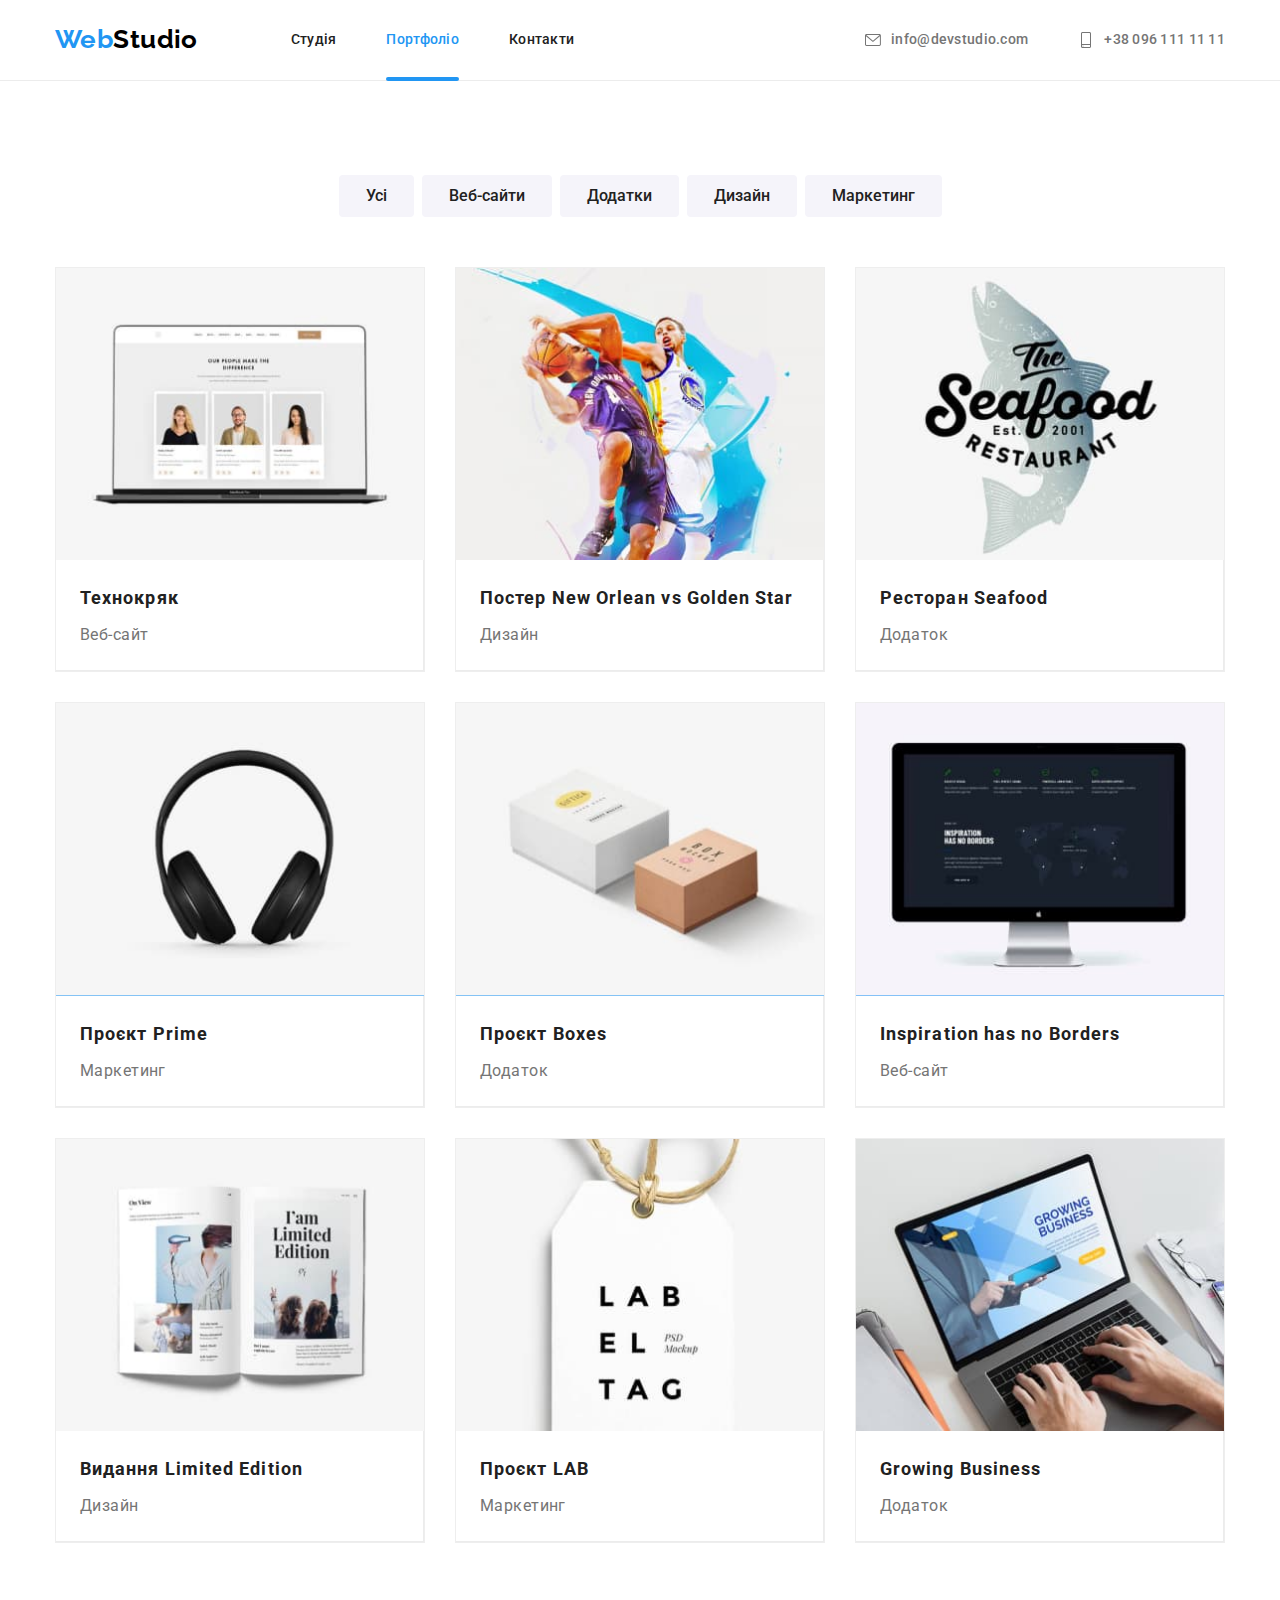
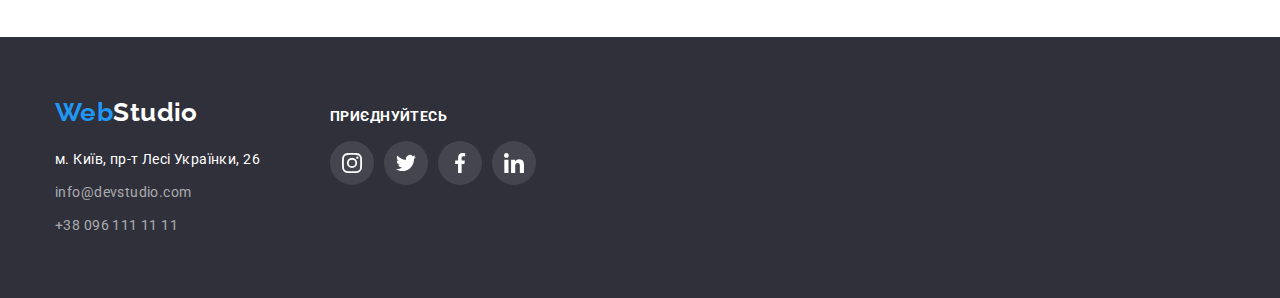
==== portfolio.html @ b3a3cea1 "first commit" ====
<!DOCTYPE html>
<html lang="uk">
	<head>
		<meta charset="UTF-8" />
		<meta http-equiv="X-UA-Compatible" content="IE=edge" />
		<meta name="viewport" content="width=device-width, initial-scale=1.0" />
		<link rel="preconnect" href="https://fonts.googleapis.com" />
		<link rel="preconnect" href="https://fonts.gstatic.com" crossorigin />
		<link
			href="https://fonts.googleapis.com/css2?family=Raleway:wght@700&family=Roboto:wght@400;500;700;900&display=swap"
			rel="stylesheet"
		/>
		<link
			rel="stylesheet"
			href="https://cdnjs.cloudflare.com/ajax/libs/modern-normalize/1.1.0/modern-normalize.min.css"
		/>
		<link rel="stylesheet" href="./css/styles.css" />
		<title>Homework 1 week GOIT</title>
	</head>

	<body>
		<!-- Header -->
		<header class="border-buttom">
			<div class="container flex-container">
				<a href="./index.html" class="logo"> <span class="logo-color">Web</span>Studio</a>
				<nav>
					<ul class="header-nav">
						<li class="item"><a href="index.html" class="nav-link active">Студія</a></li>
						<li class="item"><a href="./portfolio.html" class="nav-link active current">Портфоліо</a></li>
						<li class="item"><a href="" class="nav-link active">Контакти</a></li>
					</ul>
				</nav>
				<ul class="nav-contact">
					<li class="item"
						><a href="mailto:info@devstudio.com" class="contact header-contact active"
							><svg class="contact-icon">
								<use href="./images/symbol-defs.svg#envelope"></use>
							</svg>
							info@devstudio.com</a
						>
					</li>
					<li class="item"
						><a href="tel:+380961111111" class="contact header-contact active"
							><svg class="contact-icon">
								<use href="./images/symbol-defs.svg#smartphone"></use></svg>
								+38 096 111 11 11</a>
					</li>
				</ul>
			</div>
		</header>
		<!-- Main -->
		<main>
			<section class="portfolio">
				<div class="container project-container">
					<h1 class="hide">Портфоліо</h1>
					<ul class="filter list button-container">
						<li class="item"><button type="button" class="filter-btn">Усі</button></li>
						<li class="item"><button type="button" class="filter-btn">Веб-сайти</button></li>
						<li class="item"><button type="button" class="filter-btn">Додатки</button></li>
						<li class="item"><button type="button" class="filter-btn">Дизайн</button></li>
						<li class="item"><button type="button" class="filter-btn">Маркетинг</button></li>
					</ul>
					<ul class="project-list list">
						<li class="project-item">
							<a href="" class="project-link">
								<div class="project-wrap-details">
									<img src="./images/project/project1.jpg" alt="Веб сайт открыт на ноутбуке" width="370" />
									<p class="project-details">Ресурс пропонує комплексні пропозиції з різним рівнем функціоналу та сервісів. Все це дозволить відвідувачу отримати вичерпні відомості про компанію чи приватну особу.</p>
								</div>
								<div class="project-desc">
									<h2 class="project-subtitle">Технокряк</h2>
									<p class="project-text">Веб-сайт</p>
								</div>
							</a>
						</li>
						<li class="project-item">
							<a href="" class="project-link">
								<div class="project-wrap-details">
								<img
									src="./images/project/project2.jpg"
									alt="Постер на котором изображены 2 баскетболиста в борьбе за мяч"
									width="370"
									/>
								<p class="project-details">Ресурс пропонує комплексні пропозиції з різним рівнем функціоналу та сервісів. Все це дозволить відвідувачу отримати вичерпні відомості про компанію чи приватну особу.</p>
								</div>	
								<div class="project-desc">
									<h2 class="project-subtitle">Постер New Orlean vs Golden Star</h2>
									<p class="project-text">Дизайн</p>
								</div>
							</a>
						</li>
						<li class="project-item">
							<a href="#" class="project-link">
								<div class="project-wrap-details">
								<img src="./images/project/project3.jpg" alt="Изображение логотипа ресторана" width="370" />
								<p class="project-details">Ресурс пропонує комплексні пропозиції з різним рівнем функціоналу та сервісів. Все це дозволить відвідувачу отримати вичерпні відомості про компанію чи приватну особу.</p>
								</div>
								<div class="project-desc">
									<h2 class="project-subtitle">Ресторан Seafood</h2>
									<p class="project-text">Додаток</p>
								</div>
							</a>
						</li>
						<li class="project-item">
							<a href="#" class="project-link">
								<div class="project-wrap-details">
								<img src="./images/project/project4.jpg" alt="Изображение студийных наушников" width="370" />
								<p class="project-details">Ресурс пропонує комплексні пропозиції з різним рівнем функціоналу та сервісів. Все це дозволить відвідувачу отримати вичерпні відомості про компанію чи приватну особу.</p>
								</div>
								<div class="project-desc">
									<h2 class="project-subtitle">Проєкт Prime</h2>
									<p class="project-text">Маркетинг</p>
								</div>
							</a>
						</li>
						<li class="project-item">
							<a href="" class="project-link">
								<div class="project-wrap-details">
								<img src="./images/project/project5.jpg" alt="На фото две коробки " width="370" />
								<p class="project-details">Ресурс пропонує комплексні пропозиції з різним рівнем функціоналу та сервісів. Все це дозволить відвідувачу отримати вичерпні відомості про компанію чи приватну особу.</p>
								</div>
								<div class="project-desc">
									<h2 class="project-subtitle">Проєкт Boxes</h2>
									<p class="project-text">Додаток</p>
								</div>
							</a>
						</li>
						<li class="project-item">
							<a href="" class="project-link">
								<div class="project-wrap-details">
								<img src="./images/project/project6.jpg" alt="Веб сайт открыт на экране компьютера" width="370" />
								<p class="project-details">Ресурс пропонує комплексні пропозиції з різним рівнем функціоналу та сервісів. Все це дозволить відвідувачу отримати вичерпні відомості про компанію чи приватну особу.</p>
								</div>
								<div class="project-desc">
									<h2 lang="en" class="project-subtitle">Inspiration has no Borders</h2>
									<p class="project-text">Веб-сайт</p>
								</div>
							</a>
						</li>
						<li class="project-item">
							<a href="" class="project-link">
								<div class="project-wrap-details">
								<img src="./images/project/project7.jpg" alt="Разворот глянцевого журнала" width="370" />
								<p class="project-details">Ресурс пропонує комплексні пропозиції з різним рівнем функціоналу та сервісів. Все це дозволить відвідувачу отримати вичерпні відомості про компанію чи приватну особу.</p>
								</div>
								<div class="project-desc">
									<h2 class="project-subtitle">Видання <span lang="en">Limited Edition</span></h2>
									<p class="project-text">Дизайн</p>
								</div>
							</a>
						</li>
						<li class="project-item">
							<a href="" class="project-link">
								<div class="project-wrap-details">
								<img src="./images/project/project8.jpg" alt="Ярлык для одежды" width="370" />
								<p class="project-details">Ресурс пропонує комплексні пропозиції з різним рівнем функціоналу та сервісів. Все це дозволить відвідувачу отримати вичерпні відомості про компанію чи приватну особу.</p>
								</div>
								<div class="project-desc">
									<h2 class="project-subtitle">Проєкт LAB</h2>
									<p class="project-text">Маркетинг</p>
								</div>
							</a>
						</li>
						<li class="project-item">
							<a href="" class="project-link">
								<div class="project-wrap-details">
								<img src="./images/project/project9.jpg" alt="Человек работает на ноутбуке в приложении" width="370" />
								<p class="project-details">Ресурс пропонує комплексні пропозиції з різним рівнем функціоналу та сервісів. Все це дозволить відвідувачу отримати вичерпні відомості про компанію чи приватну особу.</p>
								</div>
								<div class="project-desc">
									<h2 lang="en" class="project-subtitle">Growing Business</h2>
									<p class="project-text">Додаток</p>
								</div>
							</a>
						</li>
					</ul>
				</div>
			</section>
		</main>
		<!-- Footer -->
		<footer class="footer">
			<div class="container footer-wraper">
				<div class="left-container">
					<a href="./index.html" class="logo-footer link"> <span class="logo-color">Web</span>Studio</a>
					<address class="adress">
						<ul class="footer-list list">
							<li>
								<a
									href="https://goo.gl/maps/7tUkKNUSGQTVKbK36"
									target="_blank"
									rel="noopener noreferrer nofollow"
									class="link-map link"
									>м. Київ, пр-т Лесі Українки, 26</a
								>
							</li>
							<li
								><a href="mailto:info@devstudio.com" class="contact footer-contact link active"
									>info@devstudio.com</a
								></li
							>
							<li><a href="tel:+380961111111" class="contact footer-contact link active">+38 096 111 11 11</a> </li>
						</ul>
					</address>
				</div>
				<div class="social-container">
					<b class="social-title">приєднуйтесь</b>
					<ul class="social-list">
						<li class="social-item footer-ico-bgc">
							<a href="" class="social-link">
								<svg class="social-icon">
									<use href="./images/symbol-defs.svg#instagram"></use>
								</svg>
							</a>
						</li>
						<li class="social-item footer-ico-bgc">
							<a href="" class="social-link">
								<svg class="social-icon">
									<use href="./images/symbol-defs.svg#twitter"></use>
								</svg>
							</a>
						</li>
						<li class="social-item footer-ico-bgc">
							<a href="" class="social-link">
								<svg class="social-icon">
									<use href="./images/symbol-defs.svg#facebook"></use>
								</svg>
							</a>
						</li>
						<li class="social-item footer-ico-bgc">
							<a href="" class="social-link">
								<svg class="social-icon">
									<use href="./images/symbol-defs.svg#linkedin"></use>
								</svg>
							</a>
						</li>
					</ul>
				</div>
			</div>
		</footer>
	</body>
</html>
---- css/styles.css ----
/* * {
	outline:1px solid black;
} */

:root {
	--primary-color: #757575;
	--secondary-color: #2196f3;
	--link-color: #212121;
	--title-color: #212121;
	--hero-text-color: #ffffff;
	--background-color-dark: #2f303a;
	--bgc-btn-color: #f5f4fa;
	--bgc-color: #fff;
	--second-logo-color: #000000;
	--footer-contact-color: rgba(255, 255, 255, 0.6);
	--border-color: #ececec;
	--base-icon-color: #AFB1B8;
}

body {
	margin: 0;

	background-color: var (--bgc-color);
	color: var(--primary-color);
	font-family: "Roboto", "Verdana", "Tahoma", sans-serif;
	font-size: 14px;
	letter-spacing: 0.03em;
}

h1,
h2,
h3,
h4,
h5,
h6,
p {
	margin: 0;
}

ul,
ol {
	list-style: none;
	padding: 0;
	margin: 0;
}

img {
	display: block;
	max-width: 100%;
	height: auto;
}

a {
	text-decoration: none;
}

.container {
	width: 1200px;
	padding-left: 15px;
	padding-right: 15px;
	margin: 0 auto;
}

section {
	padding-top: 94px;
	padding-bottom: 94px;
}

.hide {
	position: absolute;
	width: 1px;
	height: 1px;
	margin: -1px;
	border: 0;
	padding: 0;
	white-space: nowrap;
	clip-path: inset(100%);
	clip: rect(0 0 0 0);
	overflow: hidden;
}

.contact {
	color: var(--primary-color);
}

/* Header */
.flex-container {
	display: flex;
	align-items: center;
}

.border-buttom {
	border-bottom: 1px solid var(--border-color);
}

.logo {
	display: block;
	margin-right: 93px;
	font-family: "Raleway", "Metrisch", sans-serif;
	font-weight: 700;
	font-size: 26px;
	line-height: 1.2;
	color: var(--second-logo-color);
}

.logo-color {
	color: var(--secondary-color);
}

.header-nav {
	display: flex;
}

.header-nav .item:not(:last-child) {
	margin-right: 50px;
}

.nav-link {
	display: block;
	padding-top: 32px;
	padding-bottom: 32px;
	font-weight: 500;
	line-height: 1.1;
	letter-spacing: 0.02em;
	color: var(--link-color);
}

.current {
	position: relative;
	color: var(--secondary-color);

}
.current::after {
	position: absolute;
	bottom:-1px;
	left: 0;
	content:"";
	width: 100%;
	height: 4px;
	background-color: var(--secondary-color);
	border-radius: 2px;

}

.nav-contact {
	display: flex;
	margin-left: auto;
}

.header-contact {
	padding-top: 32px;
	padding-bottom: 32px;
	font-weight: 500;
	line-height: 1.1;
	letter-spacing: 0.02em;
}

.nav-contact .item+.item {
	margin-left: 50px;
}
 .active {
	transition-property: color;
	transition-duration: 250ms;
	transition-timing-function: cubic-bezier(0.4, 0, 0.2, 1);
 }
.active:hover,
.active:focus {
	color: var(--secondary-color);
}

.header-contact {
	display: flex;
	align-items: center;
}

.contact-icon {
	fill: var(--primary-color);
	margin-right: 10px;
	width: 16px;
	height: 16px;
}

.active:hover>.contact-icon,
.active:focus>.contact-icon {
	fill: var(--secondary-color);

}

/* Hero */
.hero {
	color: var(--hero-text-color);
	background-color: var(--background-color-dark);
	padding-top: 200px;
	padding-bottom: 200px;
	text-align: center;
	background-image: linear-gradient(to right, rgba(47, 48, 58, 0.4), rgba(47, 48, 58, 0.4)), url(../images/hero_img.jpg);
	background-repeat: no-repeat;
	background-position: center;
	background-size: 1600px;
	max-width: 1600px;
	margin-left: auto;
	margin-right: auto;
}

.hero-title {
	margin: 0 auto;
	margin-bottom: 30px;
	max-width: 696px;

	font-weight: 900;
	font-size: 44px;
	line-height: 1.36;
	letter-spacing: 0.06em;
	text-transform: uppercase;
}

.hero-btn {
	padding: 10px 32px;
	min-width: 216px;
	height: 50px;
	border: none;
	border-radius: 4px;

	color: var(--hero-text-color);
	background-color: var(--secondary-color);
	font-weight: 700;
	font-size: 16px;
	line-height: 1.8;
	letter-spacing: 0.06em;

	transition-property: color, background-color;
	transition-duration: 250ms;
	transition-timing-function: cubic-bezier(0.4, 0, 0.2, 1);
}

.hero-btn:hover,
.hero-btn:focus {
	color: var(--secondary-color);
	background-color: var(--hero-text-color);
	cursor: pointer;
}

/* Benefit */
.benefit {
	line-height: 1.7;
}

.benefit-list {
	display: flex;
	align-content: center;
	justify-content: space-between;
	/* gap: 30px; */
}

.benefit-list .item {
	width: 270px;

}

.benefit-bgc {
	display: flex;
	justify-content: center;
	align-items: center;
	width: 270px;
	height: 120px;
	margin-bottom: 30px;
	background-color: var(--bgc-btn-color);
	border-radius: 4px;
}

.benefit-bgc-icon {
	height: 70px;
	width: 70px;
}

.benefit-title {
	margin-bottom: 10px;
	font-weight: 700;
	font-size: 14px;
	line-height: 1.14;
	text-transform: uppercase;
	color: var(--title-color);
}

/* About */
/* title for section about and team */
.about {
	padding-top: 0px;
	text-align: center;
}

.about .list {
	display: flex;
	justify-content: center;
	gap: 30px;
}

.title {
	margin-top: 0;
	margin-bottom: 50px;
	color: var(--title-color);
	font-weight: 700;
	font-size: 36px;
	line-height: 1.17;
	text-align: center;
}
/* .image {
	position:relative;
} */
.about-item {
	position: relative;
	text-align: center;
}
.about-item::before {
	content:" ";
	position: absolute;
	bottom: 0;
	right: 0;
	width: 100%;
	height: 70px;
	background-color: rgba(47, 48, 58, 0.8);red;
}
.about-desc {
	display: flex;
    justify-content: center;
    align-items: center;
	width: 100%;
    height: 70px;
    position: absolute;
    z-index: 3;
    bottom: 0;

	color: var(--hero-text-color);
	font-weight: 700;
	text-transform: uppercase;
    
	
	
	
}

/* Team */
.team {
	margin: 0 auto;
	padding-top: 94px;
	padding-bottom: 94px;
	font-size: 16px;
	line-height: 1.19;
	background-color: var(--bgc-btn-color);
	/* background-color: tomato; */
	text-align: center;
}

.team .list {
	display: flex;
	justify-content: space-between;
}

.team-dsc {
	background-color: var(--hero-text-color);
	width: 270px;
	box-shadow: 0px 1px 3px rgba(0, 0, 0, 0.12), 0px 1px 1px rgba(0, 0, 0, 0.14), 0px 2px 1px rgba(0, 0, 0, 0.2);
	border-radius: 0px 0px 4px 4px;
}


.list-title {
	margin-top: 30px;
	margin-bottom: 10px;
	color: var(--title-color);
	font-weight: 500;
	font-size: 16px;
	line-height: 1.19;
}

.social-list {
	display: flex;
	justify-content: center;
	margin-top: 16px;
	gap: 10px;
	margin-bottom:30px;

}

.social-item {
	display: flex;
	height: 44px;
	width: 44px;

}

.social-link {
	display: flex;
	width: 100%;
	height: 100%;
	justify-content: center;
	align-items: center;
	border-radius: 50%;
	transition-property: background-color;
	transition-duration: 250ms;
	transition-timing-function: cubic-bezier(0.4, 0, 0.2, 1);
}

.social-icon {
	fill: var(--base-icon-color);
	height: 20px;
	width: 20px;
	transition-property: fill;
	transition-duration: 250ms;
	transition-timing-function: cubic-bezier(0.4, 0, 0.2, 1);
}

.social-link:hover,
.social-link:focus {
	background-color: var(--secondary-color);

}

.social-link:hover .social-icon,
.social-link:focus .social-icon {
	fill: var(--bgc-color);
}


/* Clients */
.clients-list {
	display: flex;
	gap: 30px;
}

.clients-item {
	display: flex;
	width: 170px;
	height: 92px;

}

.client-link {
	display: flex;
	width: 100%;
	height: 100%;
	justify-content: center;
	align-items: center;
	fill: var(--base-icon-color);
	border: 1px solid var(--base-icon-color);
	border-radius: 4px;
	fill: var(--base-icon-color);
	transition-property: border-color, fill;
	transition-duration: 250ms;
	transition-timing-function: cubic-bezier(0.4, 0, 0.2, 1);
	
}

.client-link:hover,
.client-link:focus {
	border-color: var(--secondary-color);
	fill: var(--secondary-color);
}


/* Footer */
.footer {
	display: flex;
	justify-content: center;
	align-items: center;
	padding: 60px 0 60px 0;
	background-color: var(--background-color-dark);
}

.footer-wraper {
	display: flex;
	align-items: baseline;
}

.social-container {
	/* display: inline-block; */
	margin-left: 70px;
}

/* Footer logo and adress  */
.adress {
	font-style: normal;
}

.logo-footer {
	display: inline-block;
	margin-bottom: 20px;

	font-family: "Raleway";
	font-weight: 700;
	font-size: 26px;
	line-height: 1.2;
	color: var(--hero-text-color);
}

.footer-list a {
	display: block;
}

.link-map {
	line-height: 1.71;
	color: var(--hero-text-color);
}

.footer-list .footer-contact {
	margin-top: 9px;
}

.footer-contact {
	line-height: 1.71;
	color: var(--footer-contact-color);
	transition-property: color;
	transition-duration: 250ms;
	transition-timing-function: cubic-bezier(0.4, 0, 0.2, 1);
	
}

/* Footer-socials */
.social-title {
	font-style: normal;
	font-weight: 700;
	line-height: 1.14;
	margin-bottom: 20px;
	color: var(--hero-text-color);
	text-transform: uppercase;
}

.footer-ico-bgc {
	background-color: rgba(255, 255, 255, 0.1);
	border-radius: 50%;
	

}

.footer-ico-bgc .social-icon {
	fill: var(--hero-text-color);
	
}

/* Portfolio */
.filter {
	display: flex;
	justify-content: center;
	margin-bottom: 50px;
	gap: 8px;
}

.filter-btn {
	padding: 6px 25px;
	border-color: transparent;
	border-radius: 4px;

	color: var(--link-color);
	font-family: "Roboto", "Verdana", "Tahoma", sans-serif;
	font-weight: 500;
	font-size: 16px;
	line-height: 1.62;
	background-color: var(--bgc-btn-color);
	transition-property: color, background-color;
	transition-duration: 250ms;
	transition-timing-function: cubic-bezier(0.4, 0, 0.2, 1);
}

.filter-btn:hover,
.filter-btn:focus {
	background-color: var(--secondary-color);
	color: var(--bgc-btn-color);
	cursor: pointer;
	box-shadow:
		0px 3px 1px rgba(0, 0, 0, 0.1),
		0px 1px 2px rgba(0, 0, 0, 0.08),
		0px 2px 2px rgba(0, 0, 0, 0.12);
}

.project-list {
	display: flex;
	flex-wrap: wrap;
	column-gap: 30px;
	row-gap: 30px;
}
.project-item {
	display: flex;
	border: 1px solid #eeeeee;
	width: 370px;
}

.project-link {
	width: 100%;
	height: 100%;
	transition-property: box-shadow;
	transition-duration: 250ms;
	transition-timing-function: cubic-bezier(0.4, 0, 0.2, 1);
	/* overflow: hidden; */
}
.project-wrap-details{
	position: relative;
	top:0;
	left: 0;
	overflow: hidden;
	

}
.project-details {
	position: absolute;
	top:0;
	left:0;
	height: 100%;
	padding: 63px 24px;
	background-color: rgba(33, 150, 243, 0.9);
	color: var(--hero-text-color);
	font-size: 18px;
	line-height: 1.55;
	transform: translateY(100%);
	transition-property: transform;
	transition-duration: 250ms;
	transition-timing-function: cubic-bezier(0.4, 0, 0.2, 1);
}

.project-link:hover .project-details,
.project-link:focus .project-details {
	transform: translateY(0);
}
/* .project-wrap-details:hover .project-details,
.project-wrap-details:focus .project-details {
	transform: translateY(0);
} */
/* .overlay {
	position: absolute;
	top:0;
	left:0;
	width: 100%;
	height: 100%;
	background-color: var(--secondary-color);
	transform: translatex(-100%);
  	transition: transform 250ms ease;
} */



.project-desc {
	padding: 20px 24px;
	border-bottom: 1px solid var(--border-color);
	border-right: 1px solid var(--border-color);
}

.project-subtitle {
	margin-bottom: 4px;
	font-weight: 700;
	font-size: 18px;
	line-height: 2;
	letter-spacing: 0.06em;
	color: var(--title-color);
}

.project-text {
	color: var(--primary-color);
	font-size: 16px;
	line-height: 1.87;
}

.project-link:hover,
.project-link:focus {
	box-shadow: 0px 1px 1px rgba(0, 0, 0, 0.12),
		0px 4px 4px rgba(0, 0, 0, 0.06),
		1px 4px 6px rgba(0, 0, 0, 0.16);
	

}

/* Modal windows */
.backdrop {
	position: fixed;
	top: 0;
	left: 0;
	width:100%;
	height: 100vh;
	background-color: rgba(0, 0, 0, 0.2);
	opacity: 1;
	/* transition: opacity 1250ms cubic-bezier(0.4, 0, 0.2, 1) visibility 0s; */
	transition: opacity 1s, visibility 0s;
}
.modal {
	position:absolute;
	top: 50%;
	left: 50%;
	width: 528px;
	height: 581px;
	padding: 40px;
	background-color: var(--hero-text-color);
	border-radius: 4px;
	transform: translate(-50%, -50%) scale(1);
	transition: transform 1250ms cubic-bezier(0.4, 0, 0.2, 1);
}

.backdrop.is-hidden {
	opacity: 0;
	visibility: hidden;
	pointer-events: none;
	transition: opacity 1s, visibility 0s 1s;
	
	
}
.backdrop.is-hidden .modal {
	transform: translate(-50%, -50%) scale(0.8);
	

}
.close-btn {
	display: flex;
	justify-content: center;
	align-items: center;
	border: 1px solid rgba(0, 0, 0, 0.1);
	border-radius: 50%;
	position: absolute;
	top:8px;
	right: 8px;
	width: 30px;
	height: 30px;
	background-color: var(--hero-text-color);
	cursor: pointer;

}
.close-btn:hover,
.close-btn:focus {
	background-color: var(--secondary-color);
}
.close-btn-img {
	width: 11px;
	height: 11px;
	fill: var(--second-logo-color);
	
}

.close-btn:hover .close-btn-img,
.close-btn:focus .close-btn-img {
	fill: var(--hero-text-color);
}
.no-scrol {
	overflow: hidden;
}
/* Modal form filds */
.modal-form {
	display: flex;
	flex-direction: column;
	justify-content: center ;
}
.contaner-form-filld {
	display: flex;
	flex-direction: column;
	justify-content: center;
}
.modal-titel {
	display: block;
	text-align: center;
	margin-bottom:12px;
	color: var(--title-color);
	font-size: 20px;
	font-weight: 700;
	line-height: 1.15;
	letter-spacing: 0.03em;
}
.form-fild {
	display: flex;
	flex-direction: column;
	margin-bottom:10px;

}



.fild-title {
	margin-bottom: 4px;
	font-size: 12px;
	line-height: 1.17;
	letter-spacing: 0.01em;
}

.fild-input {
	border: 0;
	height: 40px;
	padding-left: 42px;
	border: 1px solid rgba(33, 33, 33, 0.2);
	border-radius: 4px;
	outline: none;
}
.fild-input:focus {
	border-color:var(--secondary-color);
}

.form-fild textarea {
	height: 120px;
	resize: none;
	padding: 16px 12px;
}
.policy-fild {
	margin-top:20px;
	margin-bottom:30px;
	text-align: center;

}

.policy-link {
	text-decoration:underline;
	color:var(--secondary-color);
}
.modal-form .btn {
	margin: 0 auto;
	min-width: 200px;
	min-height: 50px;
	text-align: center;
	color: var(--hero-text-color);
	background-color: var(--secondary-color);
	cursor: pointer;
	border:none;
	border-radius: 4px;

}
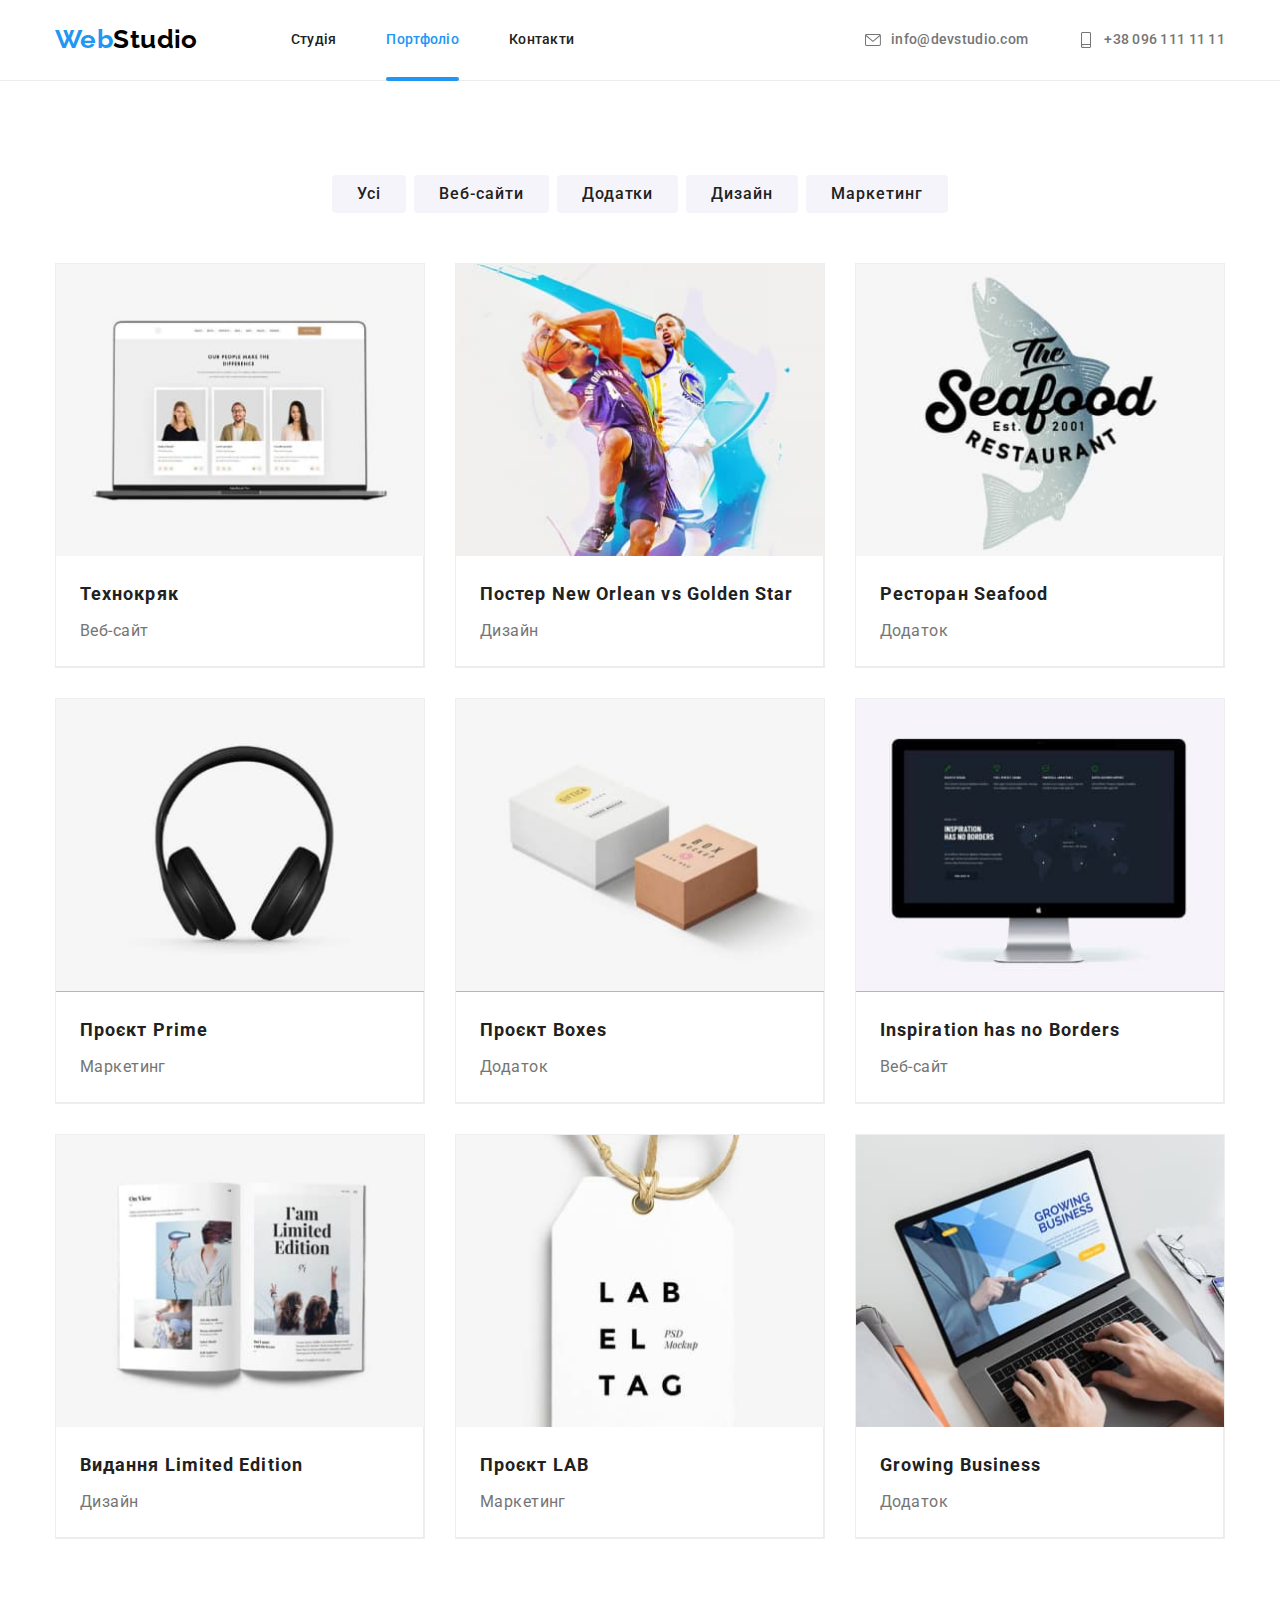
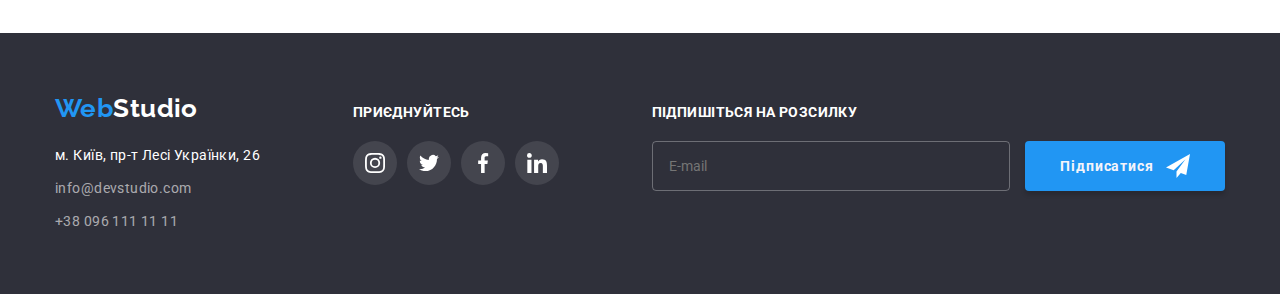
==== commit 818a5aac: "hw 6" ====
--- a/portfolio.html
+++ b/portfolio.html
@@ -235,6 +235,15 @@
 						</li>
 					</ul>
 				</div>
+				<div class="right-container">
+					<b class="social-title">Підпишіться на розсилку</b>
+					<form action="" name="subscribe-form">
+						<input type="mail" class="subscribe-input" placeholder="E-mail">
+						<button type="submit" class="subscribe-btn">Підписатися <svg class="send-ico">
+							<use href="./images/symbol-defs.svg#send"></use>
+						</svg></button>
+					</form>
+				</div>
 			</div>
 		</footer>
 	</body>
--- a/css/styles.css
+++ b/css/styles.css
@@ -52,6 +52,15 @@
 
 a {
 	text-decoration: none;
+}
+button {
+	background-color: var(--secondary-color);
+	color: var(--bgc-btn-color);
+	border: none;
+	border-radius: 4px;
+	cursor: pointer;
+	font-weight: 700;
+	letter-spacing: 0.06em;
 }
 
 .container {
@@ -218,16 +227,8 @@
 	padding: 10px 32px;
 	min-width: 216px;
 	height: 50px;
-	border: none;
-	border-radius: 4px;
-
-	color: var(--hero-text-color);
-	background-color: var(--secondary-color);
-	font-weight: 700;
 	font-size: 16px;
 	line-height: 1.8;
-	letter-spacing: 0.06em;
-
 	transition-property: color, background-color;
 	transition-duration: 250ms;
 	transition-timing-function: cubic-bezier(0.4, 0, 0.2, 1);
@@ -237,7 +238,7 @@
 .hero-btn:focus {
 	color: var(--secondary-color);
 	background-color: var(--hero-text-color);
-	cursor: pointer;
+	
 }
 
 /* Benefit */
@@ -362,7 +363,9 @@
 	box-shadow: 0px 1px 3px rgba(0, 0, 0, 0.12), 0px 1px 1px rgba(0, 0, 0, 0.14), 0px 2px 1px rgba(0, 0, 0, 0.2);
 	border-radius: 0px 0px 4px 4px;
 }
-
+.team-dsc p {
+	margin-bottom: 16px;
+}
 
 .list-title {
 	margin-top: 30px;
@@ -376,7 +379,6 @@
 .social-list {
 	display: flex;
 	justify-content: center;
-	margin-top: 16px;
 	gap: 10px;
 	margin-bottom:30px;
 
@@ -460,22 +462,23 @@
 
 /* Footer */
 .footer {
-	display: flex;
+	/* display: flex;
 	justify-content: center;
-	align-items: center;
+	align-items: center; */
 	padding: 60px 0 60px 0;
 	background-color: var(--background-color-dark);
 }
 
 .footer-wraper {
 	display: flex;
+	justify-content: space-between;
 	align-items: baseline;
 }
 
-.social-container {
-	/* display: inline-block; */
+/* .social-container {
+	display: inline-block;
 	margin-left: 70px;
-}
+} */
 
 /* Footer logo and adress  */
 .adress {
@@ -516,7 +519,11 @@
 }
 
 /* Footer-socials */
+.footer-wraper .socila-container .social-list {
+	margin-top: 0;
+}
 .social-title {
+	display: block;
 	font-style: normal;
 	font-weight: 700;
 	line-height: 1.14;
@@ -528,16 +535,53 @@
 .footer-ico-bgc {
 	background-color: rgba(255, 255, 255, 0.1);
 	border-radius: 50%;
-	
-
 }
 
 .footer-ico-bgc .social-icon {
 	fill: var(--hero-text-color);
-	
-}
+}
+/* Subscribe  */
+.right-container {
+	display: block;
+	/* margin-left: 93px; */
+	
+}
+.titel-subscribe {
+	margin-bottom: 20px;
+}
+
+.subscribe-input {
+	width: 358px;
+	height: 50px;
+	color: var(--hero-text-color);
+	background-color: transparent;
+	border: 1px solid rgba(255, 255, 255, 0.3);
+	border-radius: 4px;
+	padding-left: 16px;
+	outline: none;
+	box-shadow:(0px 4px 4px rgba(0, 0, 0, 0.15));
+}
+
+.subscribe-btn {
+	display: inline-flex;
+	justify-content:center;
+	align-items: center;
+	min-height: 50px;
+	min-width: 200px;
+	margin-left:12px;
+	box-shadow: 0px 4px 4px rgba(0, 0, 0, 0.15);
+}
+.send-ico {
+	width: 24px;
+	height: 24px;
+	fill: var(--hero-text-color);
+	margin-left:12px;
+}
+
 
 /* Portfolio */
+
+
 .filter {
 	display: flex;
 	justify-content: center;
@@ -547,11 +591,7 @@
 
 .filter-btn {
 	padding: 6px 25px;
-	border-color: transparent;
-	border-radius: 4px;
-
 	color: var(--link-color);
-	font-family: "Roboto", "Verdana", "Tahoma", sans-serif;
 	font-weight: 500;
 	font-size: 16px;
 	line-height: 1.62;
@@ -565,7 +605,6 @@
 .filter-btn:focus {
 	background-color: var(--secondary-color);
 	color: var(--bgc-btn-color);
-	cursor: pointer;
 	box-shadow:
 		0px 3px 1px rgba(0, 0, 0, 0.1),
 		0px 1px 2px rgba(0, 0, 0, 0.08),
@@ -590,7 +629,7 @@
 	transition-property: box-shadow;
 	transition-duration: 250ms;
 	transition-timing-function: cubic-bezier(0.4, 0, 0.2, 1);
-	/* overflow: hidden; */
+	
 }
 .project-wrap-details{
 	position: relative;
@@ -676,8 +715,7 @@
 	height: 100vh;
 	background-color: rgba(0, 0, 0, 0.2);
 	opacity: 1;
-	/* transition: opacity 1250ms cubic-bezier(0.4, 0, 0.2, 1) visibility 0s; */
-	transition: opacity 1s, visibility 0s;
+	transition: opacity 500ms, visibility 0s;
 }
 .modal {
 	position:absolute;
@@ -688,17 +726,16 @@
 	padding: 40px;
 	background-color: var(--hero-text-color);
 	border-radius: 4px;
+	box-shadow: 0px 1px 3px rgba(0, 0, 0, 0.12), 0px 1px 1px rgba(0, 0, 0, 0.14), 0px 2px 1px rgba(0, 0, 0, 0.2);
 	transform: translate(-50%, -50%) scale(1);
-	transition: transform 1250ms cubic-bezier(0.4, 0, 0.2, 1);
+	transition: transform 500ms cubic-bezier(0.4, 0, 0.2, 1);
 }
 
 .backdrop.is-hidden {
 	opacity: 0;
 	visibility: hidden;
 	pointer-events: none;
-	transition: opacity 1s, visibility 0s 1s;
-	
-	
+	transition: opacity 500ms, visibility 0s 500ms;	
 }
 .backdrop.is-hidden .modal {
 	transform: translate(-50%, -50%) scale(0.8);
@@ -717,37 +754,33 @@
 	width: 30px;
 	height: 30px;
 	background-color: var(--hero-text-color);
-	cursor: pointer;
-
-}
-.close-btn:hover,
-.close-btn:focus {
-	background-color: var(--secondary-color);
+	
 }
 .close-btn-img {
 	width: 11px;
 	height: 11px;
-	fill: var(--second-logo-color);
-	
-}
-
+	
+}
 .close-btn:hover .close-btn-img,
 .close-btn:focus .close-btn-img {
-	fill: var(--hero-text-color);
+	fill: var(--secondary-color);
 }
 .no-scrol {
 	overflow: hidden;
 }
+
+
 /* Modal form filds */
 .modal-form {
 	display: flex;
 	flex-direction: column;
-	justify-content: center ;
-}
-.contaner-form-filld {
+	justify-content: center;
+
+}
+.contaner-form-field {
 	display: flex;
 	flex-direction: column;
-	justify-content: center;
+	margin-bottom:20px;
 }
 .modal-titel {
 	display: block;
@@ -759,23 +792,23 @@
 	line-height: 1.15;
 	letter-spacing: 0.03em;
 }
-.form-fild {
+
+/* Form style */
+.form-field {
+	position: relative;
 	display: flex;
 	flex-direction: column;
 	margin-bottom:10px;
-
-}
-
-
-
-.fild-title {
+}
+.field-titel {
 	margin-bottom: 4px;
 	font-size: 12px;
 	line-height: 1.17;
 	letter-spacing: 0.01em;
 }
 
-.fild-input {
+.field-input {
+	position:relative;
 	border: 0;
 	height: 40px;
 	padding-left: 42px;
@@ -783,35 +816,68 @@
 	border-radius: 4px;
 	outline: none;
 }
-.fild-input:focus {
+.field-input:focus {
 	border-color:var(--secondary-color);
 }
-
-.form-fild textarea {
+/* Field icon style */
+.field-ico {
+	position: absolute;
+	height: 18px;
+	width: 18px;
+	left: 12px;
+	top: 50%;
+	fill:var(--title-color);
+}
+.field-input:focus + .field-ico {
+	fill:var(--secondary-color);
+}
+
+.form-field textarea {
 	height: 120px;
 	resize: none;
 	padding: 16px 12px;
 }
-.policy-fild {
-	margin-top:20px;
+
+.policy-block {
+	display: flex;
 	margin-bottom:30px;
 	text-align: center;
-
-}
-
+	margin-left: 12px;
+}
+.policy-checkbox {
+	appearance: none;
+	position: absolute;
+}
 .policy-link {
 	text-decoration:underline;
 	color:var(--secondary-color);
-}
-.modal-form .btn {
+	margin-left: 5px;
+}
+.check-ico {
+	display: block;
+	width: 16px;
+	height: 15px;
+	border: 2px solid var(--second-logo-color);
+	border-radius: 2px;
+	margin-right: 8px;
+	fill: var(--hero-text-color);
+	background-origin: border-box;
+	transition: bacground 250ms cubic-bezier(0.075, 0.82, 0.165, 1), border-color 250ms cubic-bezier(0.075, 0.82, 0.165, 1);
+}
+
+.policy-checkbox:checked + .check-ico {
+	background: var(--secondary-color);
+	border-color: var(--secondary-color);
+}
+
+
+
+.modal-submit-btn {
 	margin: 0 auto;
 	min-width: 200px;
 	min-height: 50px;
-	text-align: center;
-	color: var(--hero-text-color);
-	background-color: var(--secondary-color);
-	cursor: pointer;
-	border:none;
-	border-radius: 4px;
-
+}
+.modal-submit-btn:hover,
+.modal-submit-btn:focus {
+	box-shadow: 0px 4px 4px rgba(0, 0, 0, 0.15);
 }